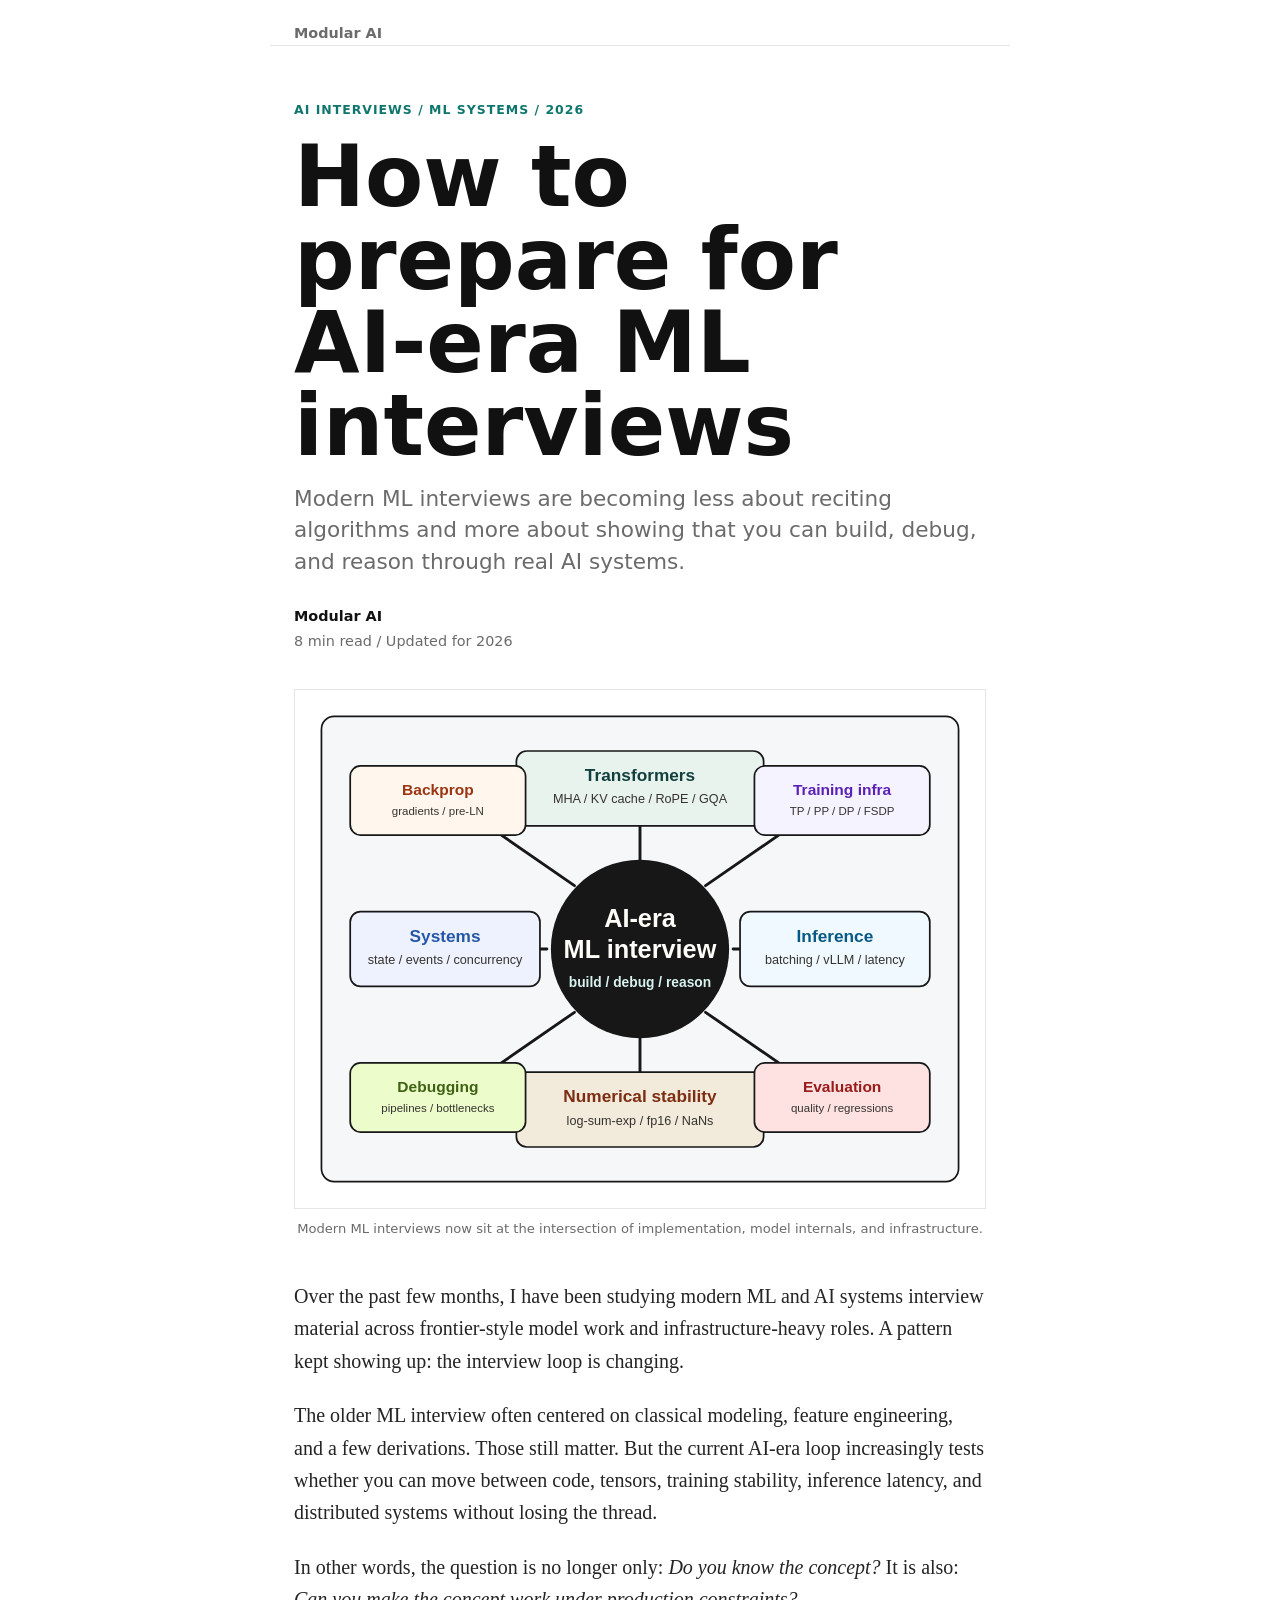
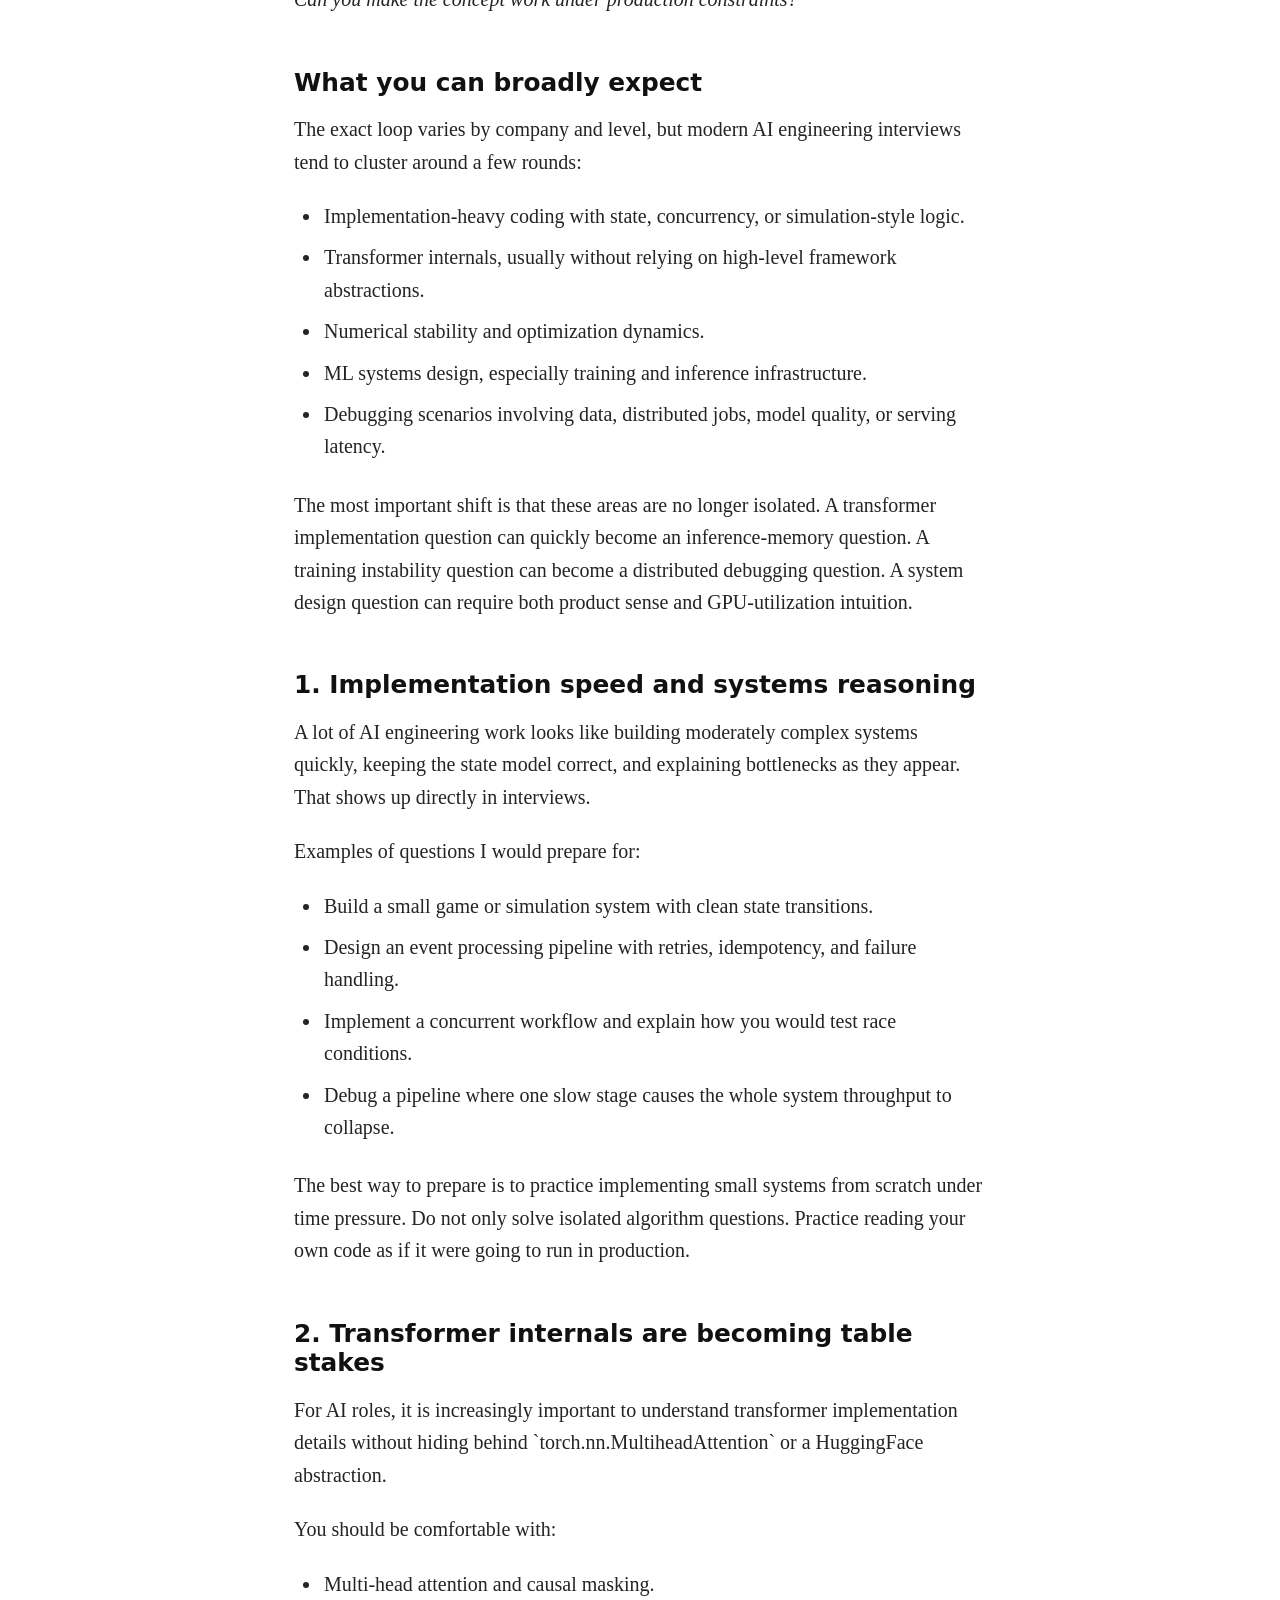
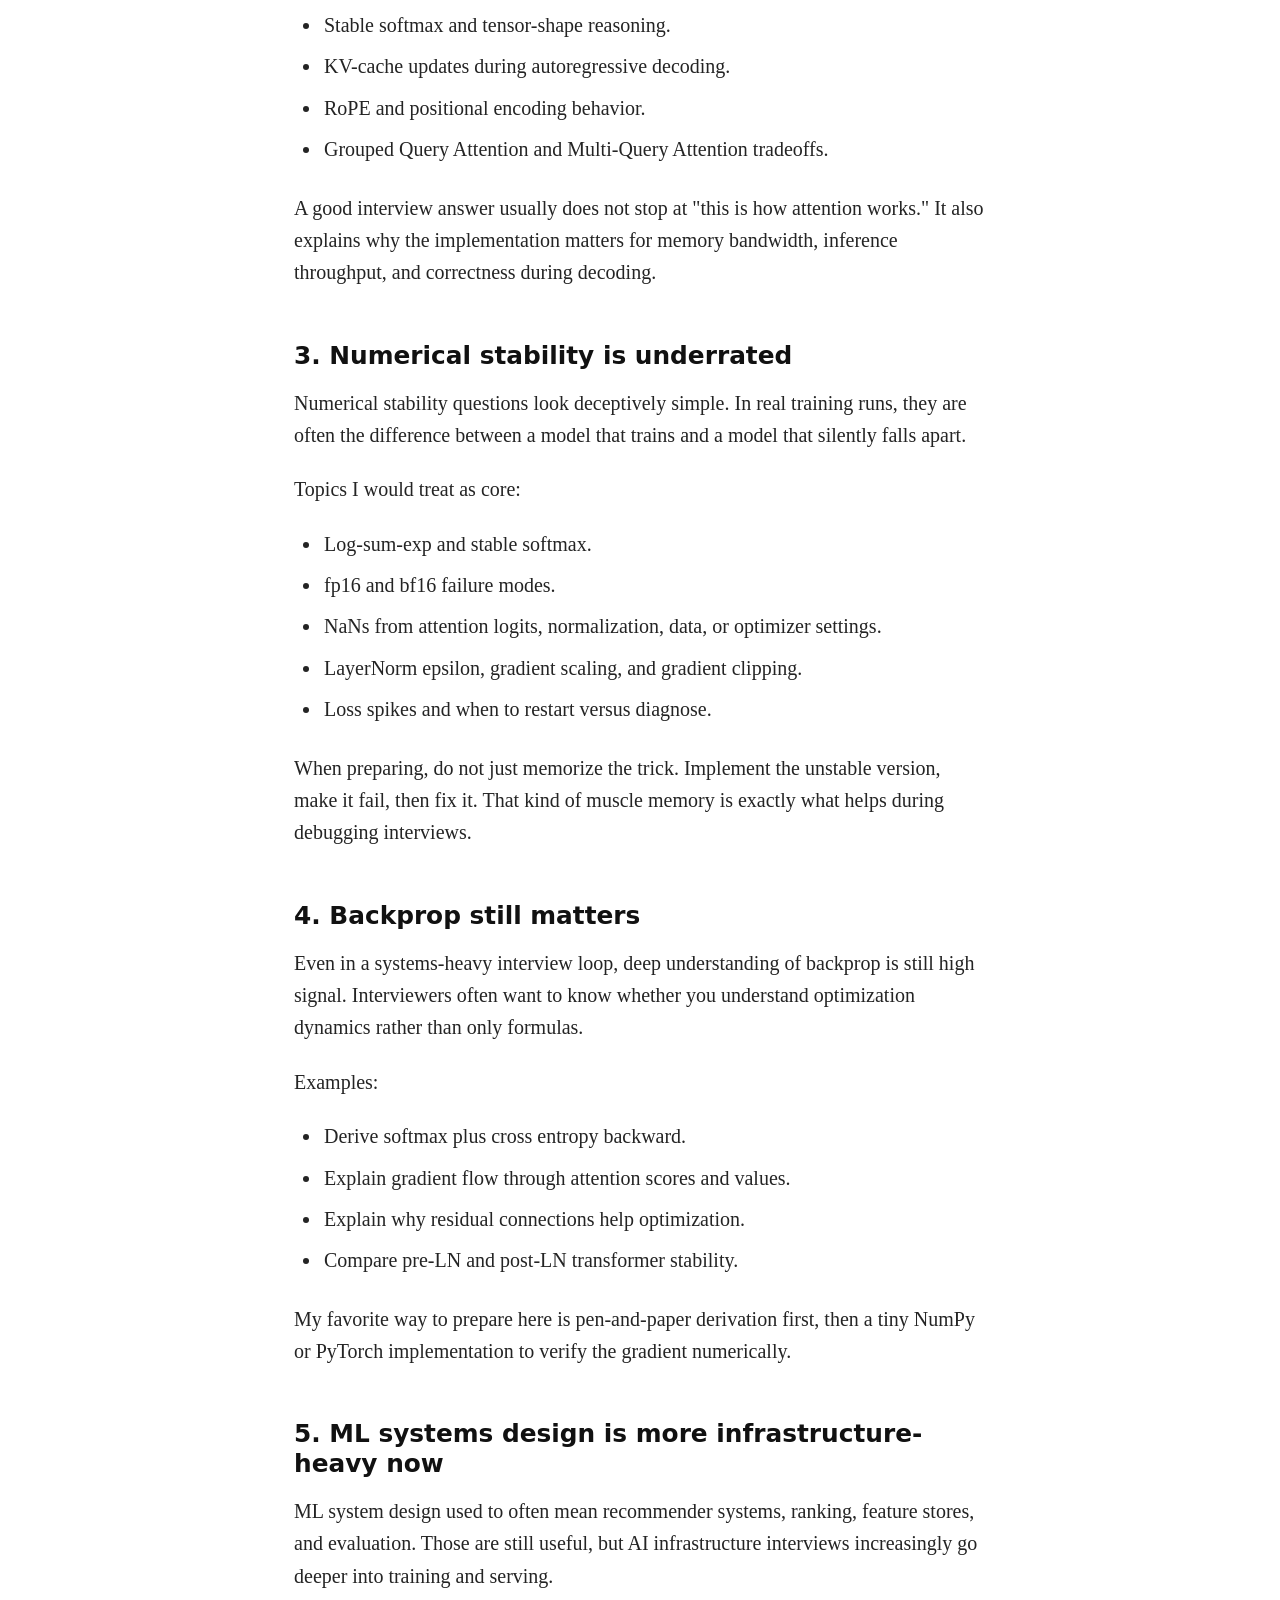
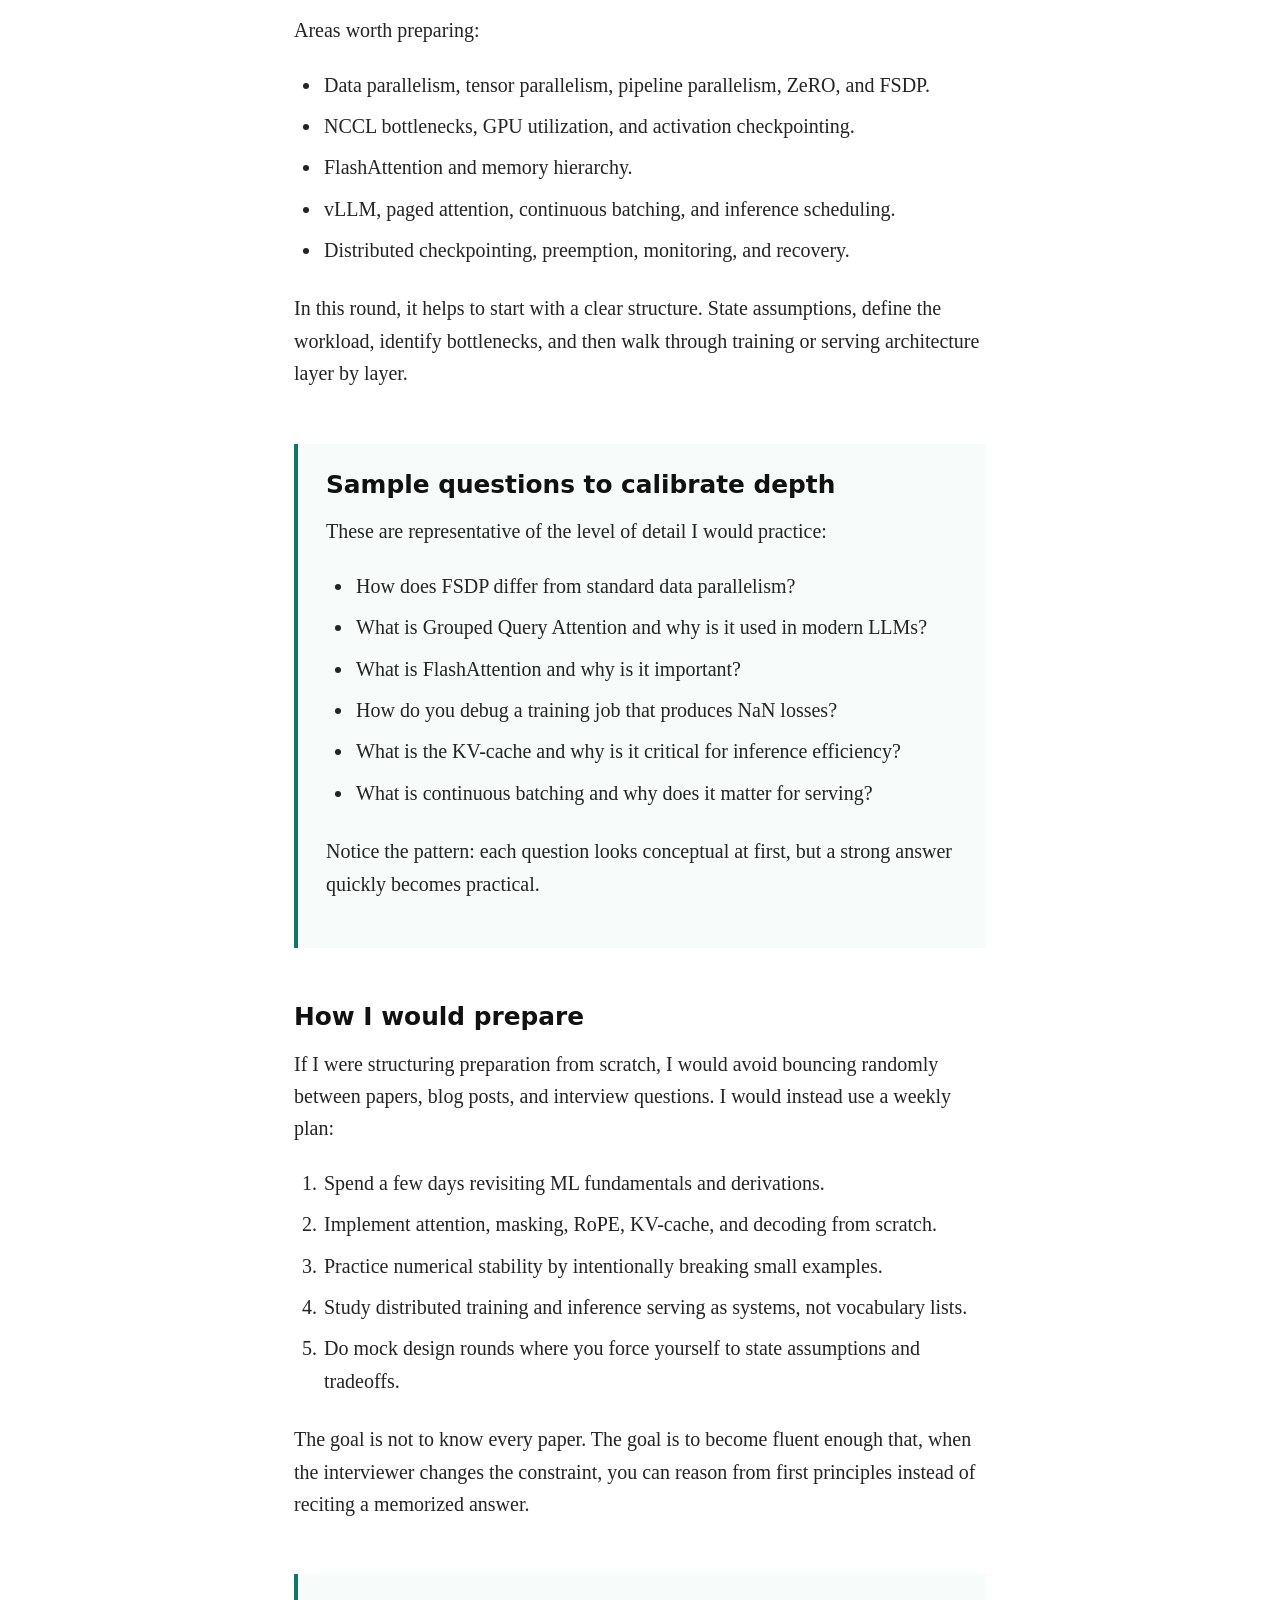
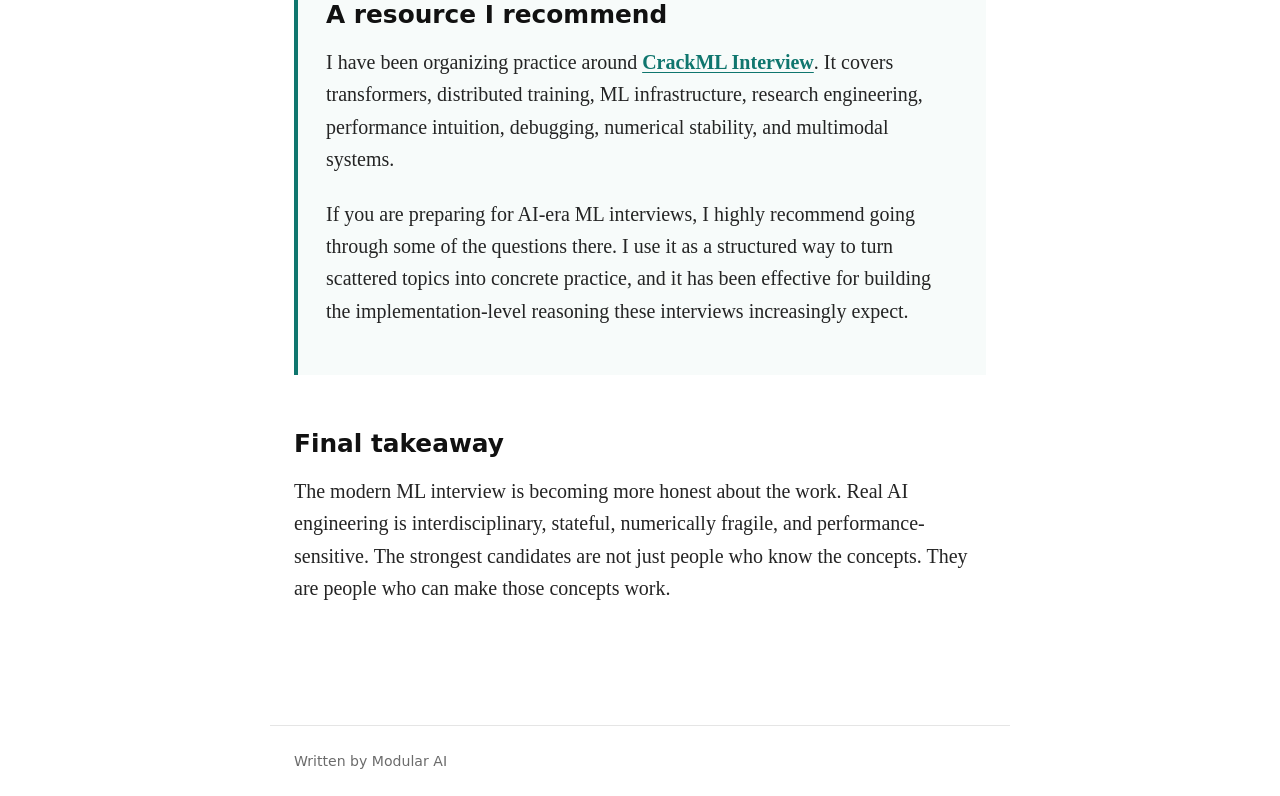
==== index.html @ 946fdb0b "Add personal-style Modular AI blog page" ====
<!doctype html>
<html lang="en">
  <head>
    <meta charset="utf-8">
    <meta name="viewport" content="width=device-width, initial-scale=1">
    <title>How to Prepare for AI-Era ML Interviews</title>
    <meta
      name="description"
      content="A Medium-style guide to modern ML and AI engineering interviews: systems reasoning, transformers, numerical stability, distributed training, inference, and preparation strategy."
    >
    <meta name="author" content="Modular AI">
    <link rel="stylesheet" href="styles.css">
  </head>
  <body>
    <header class="site-header">
      <a class="brand" href="index.html" aria-label="Modular AI blog home">Modular AI</a>
    </header>

    <main>
      <article class="post">
        <header class="post-header">
          <p class="kicker">AI interviews / ML systems / 2026</p>
          <h1>How to prepare for AI-era ML interviews</h1>
          <p class="subtitle">
            Modern ML interviews are becoming less about reciting algorithms and more about showing that you can build, debug, and reason through real AI systems.
          </p>
          <div class="meta-row">
            <div>
              <p class="author">Modular AI</p>
              <p class="meta">8 min read / Updated for 2026</p>
            </div>
          </div>
        </header>

        <figure class="hero-visual">
          <img src="assets/interview-map.svg" alt="Map of modern AI interview areas including transformers, systems, inference, and numerical stability.">
          <figcaption>Modern ML interviews now sit at the intersection of implementation, model internals, and infrastructure.</figcaption>
        </figure>

        <section class="article-section">
          <p>
            Over the past few months, I have been studying modern ML and AI systems interview material across frontier-style model work and infrastructure-heavy roles. A pattern kept showing up: the interview loop is changing.
          </p>
          <p>
            The older ML interview often centered on classical modeling, feature engineering, and a few derivations. Those still matter. But the current AI-era loop increasingly tests whether you can move between code, tensors, training stability, inference latency, and distributed systems without losing the thread.
          </p>
          <p>
            In other words, the question is no longer only: <em>Do you know the concept?</em> It is also: <em>Can you make the concept work under production constraints?</em>
          </p>
        </section>

        <section id="expect" class="article-section">
          <h2>What you can broadly expect</h2>
          <p>
            The exact loop varies by company and level, but modern AI engineering interviews tend to cluster around a few rounds:
          </p>
          <ul>
            <li>Implementation-heavy coding with state, concurrency, or simulation-style logic.</li>
            <li>Transformer internals, usually without relying on high-level framework abstractions.</li>
            <li>Numerical stability and optimization dynamics.</li>
            <li>ML systems design, especially training and inference infrastructure.</li>
            <li>Debugging scenarios involving data, distributed jobs, model quality, or serving latency.</li>
          </ul>
          <p>
            The most important shift is that these areas are no longer isolated. A transformer implementation question can quickly become an inference-memory question. A training instability question can become a distributed debugging question. A system design question can require both product sense and GPU-utilization intuition.
          </p>
        </section>

        <section id="rounds" class="article-section">
          <h2>1. Implementation speed and systems reasoning</h2>
          <p>
            A lot of AI engineering work looks like building moderately complex systems quickly, keeping the state model correct, and explaining bottlenecks as they appear. That shows up directly in interviews.
          </p>
          <p>Examples of questions I would prepare for:</p>
          <ul>
            <li>Build a small game or simulation system with clean state transitions.</li>
            <li>Design an event processing pipeline with retries, idempotency, and failure handling.</li>
            <li>Implement a concurrent workflow and explain how you would test race conditions.</li>
            <li>Debug a pipeline where one slow stage causes the whole system throughput to collapse.</li>
          </ul>
          <p>
            The best way to prepare is to practice implementing small systems from scratch under time pressure. Do not only solve isolated algorithm questions. Practice reading your own code as if it were going to run in production.
          </p>
        </section>

        <section class="article-section">
          <h2>2. Transformer internals are becoming table stakes</h2>
          <p>
            For AI roles, it is increasingly important to understand transformer implementation details without hiding behind `torch.nn.MultiheadAttention` or a HuggingFace abstraction.
          </p>
          <p>You should be comfortable with:</p>
          <ul>
            <li>Multi-head attention and causal masking.</li>
            <li>Stable softmax and tensor-shape reasoning.</li>
            <li>KV-cache updates during autoregressive decoding.</li>
            <li>RoPE and positional encoding behavior.</li>
            <li>Grouped Query Attention and Multi-Query Attention tradeoffs.</li>
          </ul>
          <p>
            A good interview answer usually does not stop at "this is how attention works." It also explains why the implementation matters for memory bandwidth, inference throughput, and correctness during decoding.
          </p>
        </section>

        <section class="article-section">
          <h2>3. Numerical stability is underrated</h2>
          <p>
            Numerical stability questions look deceptively simple. In real training runs, they are often the difference between a model that trains and a model that silently falls apart.
          </p>
          <p>Topics I would treat as core:</p>
          <ul>
            <li>Log-sum-exp and stable softmax.</li>
            <li>fp16 and bf16 failure modes.</li>
            <li>NaNs from attention logits, normalization, data, or optimizer settings.</li>
            <li>LayerNorm epsilon, gradient scaling, and gradient clipping.</li>
            <li>Loss spikes and when to restart versus diagnose.</li>
          </ul>
          <p>
            When preparing, do not just memorize the trick. Implement the unstable version, make it fail, then fix it. That kind of muscle memory is exactly what helps during debugging interviews.
          </p>
        </section>

        <section class="article-section">
          <h2>4. Backprop still matters</h2>
          <p>
            Even in a systems-heavy interview loop, deep understanding of backprop is still high signal. Interviewers often want to know whether you understand optimization dynamics rather than only formulas.
          </p>
          <p>Examples:</p>
          <ul>
            <li>Derive softmax plus cross entropy backward.</li>
            <li>Explain gradient flow through attention scores and values.</li>
            <li>Explain why residual connections help optimization.</li>
            <li>Compare pre-LN and post-LN transformer stability.</li>
          </ul>
          <p>
            My favorite way to prepare here is pen-and-paper derivation first, then a tiny NumPy or PyTorch implementation to verify the gradient numerically.
          </p>
        </section>

        <section class="article-section">
          <h2>5. ML systems design is more infrastructure-heavy now</h2>
          <p>
            ML system design used to often mean recommender systems, ranking, feature stores, and evaluation. Those are still useful, but AI infrastructure interviews increasingly go deeper into training and serving.
          </p>
          <p>Areas worth preparing:</p>
          <ul>
            <li>Data parallelism, tensor parallelism, pipeline parallelism, ZeRO, and FSDP.</li>
            <li>NCCL bottlenecks, GPU utilization, and activation checkpointing.</li>
            <li>FlashAttention and memory hierarchy.</li>
            <li>vLLM, paged attention, continuous batching, and inference scheduling.</li>
            <li>Distributed checkpointing, preemption, monitoring, and recovery.</li>
          </ul>
          <p>
            In this round, it helps to start with a clear structure. State assumptions, define the workload, identify bottlenecks, and then walk through training or serving architecture layer by layer.
          </p>
        </section>

        <section class="article-section callout">
          <h2>Sample questions to calibrate depth</h2>
          <p>These are representative of the level of detail I would practice:</p>
          <ul>
            <li>How does FSDP differ from standard data parallelism?</li>
            <li>What is Grouped Query Attention and why is it used in modern LLMs?</li>
            <li>What is FlashAttention and why is it important?</li>
            <li>How do you debug a training job that produces NaN losses?</li>
            <li>What is the KV-cache and why is it critical for inference efficiency?</li>
            <li>What is continuous batching and why does it matter for serving?</li>
          </ul>
          <p>
            Notice the pattern: each question looks conceptual at first, but a strong answer quickly becomes practical.
          </p>
        </section>

        <section id="prep" class="article-section">
          <h2>How I would prepare</h2>
          <p>
            If I were structuring preparation from scratch, I would avoid bouncing randomly between papers, blog posts, and interview questions. I would instead use a weekly plan:
          </p>
          <ol>
            <li>Spend a few days revisiting ML fundamentals and derivations.</li>
            <li>Implement attention, masking, RoPE, KV-cache, and decoding from scratch.</li>
            <li>Practice numerical stability by intentionally breaking small examples.</li>
            <li>Study distributed training and inference serving as systems, not vocabulary lists.</li>
            <li>Do mock design rounds where you force yourself to state assumptions and tradeoffs.</li>
          </ol>
          <p>
            The goal is not to know every paper. The goal is to become fluent enough that, when the interviewer changes the constraint, you can reason from first principles instead of reciting a memorized answer.
          </p>
        </section>

        <section class="article-section recommendation" aria-label="Preparation recommendation">
          <h2>A resource I recommend</h2>
          <p>
            I have been organizing practice around <a href="https://crackmlinterview.com/">CrackML Interview</a>. It covers transformers, distributed training, ML infrastructure, research engineering, performance intuition, debugging, numerical stability, and multimodal systems.
          </p>
          <p>
            If you are preparing for AI-era ML interviews, I highly recommend going through some of the questions there. I use it as a structured way to turn scattered topics into concrete practice, and it has been effective for building the implementation-level reasoning these interviews increasingly expect.
          </p>
        </section>

        <section class="article-section">
          <h2>Final takeaway</h2>
          <p>
            The modern ML interview is becoming more honest about the work. Real AI engineering is interdisciplinary, stateful, numerically fragile, and performance-sensitive. The strongest candidates are not just people who know the concepts. They are people who can make those concepts work.
          </p>
        </section>
      </article>
    </main>

    <footer class="footer">
      <p>Written by Modular AI</p>
    </footer>
  </body>
</html>
---- styles.css ----
:root {
  --bg: #ffffff;
  --ink: #242424;
  --muted: #6b6b6b;
  --line: #e5e5e5;
  --soft: #f7f7f7;
  --accent: #0f766e;
}

* {
  box-sizing: border-box;
}

html {
  scroll-behavior: smooth;
}

body {
  margin: 0;
  background: var(--bg);
  color: var(--ink);
  font-family: charter, Georgia, Cambria, "Times New Roman", Times, serif;
  font-size: 20px;
  line-height: 1.62;
}

a {
  color: inherit;
  text-decoration-thickness: 1px;
  text-underline-offset: 3px;
}

.site-header {
  max-width: 740px;
  margin: 0 auto;
  padding: 22px 24px 0;
  border-bottom: 1px solid var(--line);
  font-family: Inter, ui-sans-serif, system-ui, -apple-system, BlinkMacSystemFont, "Segoe UI", sans-serif;
}

.brand,
.meta-row,
.footer {
  display: flex;
  align-items: center;
}

.brand {
  color: var(--muted);
  font-size: 0.9rem;
  font-weight: 600;
  text-decoration: none;
}

.brand:hover {
  color: var(--ink);
}

.post {
  max-width: 740px;
  margin: 0 auto;
  padding: 54px 24px 76px;
}

.post-header {
  margin-bottom: 36px;
}

.kicker {
  margin: 0 0 14px;
  color: var(--accent);
  font-family: Inter, ui-sans-serif, system-ui, -apple-system, BlinkMacSystemFont, "Segoe UI", sans-serif;
  font-size: 0.78rem;
  font-weight: 800;
  letter-spacing: 0.08em;
  text-transform: uppercase;
}

h1,
h2,
h3,
p {
  margin-top: 0;
}

h1 {
  margin-bottom: 16px;
  color: #111111;
  font-family: sohne, Inter, ui-sans-serif, system-ui, -apple-system, BlinkMacSystemFont, "Segoe UI", sans-serif;
  font-size: clamp(2.65rem, 8vw, 5.3rem);
  line-height: 0.98;
  letter-spacing: 0;
}

.subtitle {
  margin-bottom: 28px;
  color: var(--muted);
  font-family: Inter, ui-sans-serif, system-ui, -apple-system, BlinkMacSystemFont, "Segoe UI", sans-serif;
  font-size: clamp(1.1rem, 2vw, 1.35rem);
  line-height: 1.45;
}

.meta-row {
  color: var(--muted);
  font-family: Inter, ui-sans-serif, system-ui, -apple-system, BlinkMacSystemFont, "Segoe UI", sans-serif;
  font-size: 0.9rem;
}

.author {
  margin-bottom: 2px;
  color: #111111;
  font-weight: 600;
}

.meta {
  margin: 0;
}

.hero-visual {
  margin: 0 0 42px;
}

.hero-visual img {
  display: block;
  width: 100%;
  height: auto;
  border: 1px solid var(--line);
  background: var(--soft);
}

.hero-visual figcaption {
  margin-top: 10px;
  color: var(--muted);
  font-family: Inter, ui-sans-serif, system-ui, -apple-system, BlinkMacSystemFont, "Segoe UI", sans-serif;
  font-size: 0.82rem;
  line-height: 1.45;
  text-align: center;
}

.article-section {
  margin: 0 0 44px;
}

.article-section h2 {
  margin: 52px 0 16px;
  color: #111111;
  font-family: sohne, Inter, ui-sans-serif, system-ui, -apple-system, BlinkMacSystemFont, "Segoe UI", sans-serif;
  font-size: 1.55rem;
  line-height: 1.2;
  letter-spacing: 0;
}

.article-section p {
  margin-bottom: 22px;
}

ul,
ol {
  margin: 0 0 26px;
  padding-left: 28px;
}

li {
  margin: 9px 0;
  padding-left: 2px;
}

code {
  border-radius: 4px;
  background: #f2f2f2;
  padding: 0.05em 0.25em;
  font-family: "SFMono-Regular", Consolas, "Liberation Mono", monospace;
  font-size: 0.86em;
}

.callout,
.recommendation {
  margin: 54px 0;
  padding: 26px 28px;
  border-left: 4px solid var(--accent);
  background: #f7fbfa;
}

.callout h2,
.recommendation h2 {
  margin-top: 0;
}

.recommendation a {
  color: var(--accent);
  font-weight: 800;
}

.footer {
  max-width: 740px;
  margin: 0 auto;
  padding: 24px;
  border-top: 1px solid var(--line);
  color: var(--muted);
  font-family: Inter, ui-sans-serif, system-ui, -apple-system, BlinkMacSystemFont, "Segoe UI", sans-serif;
  font-size: 0.88rem;
}

.footer p {
  margin: 0;
}

@media (max-width: 720px) {
  body {
    font-size: 18px;
  }

  .post {
    padding-top: 38px;
  }

  h1 {
    font-size: clamp(2.45rem, 13vw, 3.9rem);
  }

  .callout,
  .recommendation {
    padding: 22px;
  }

}
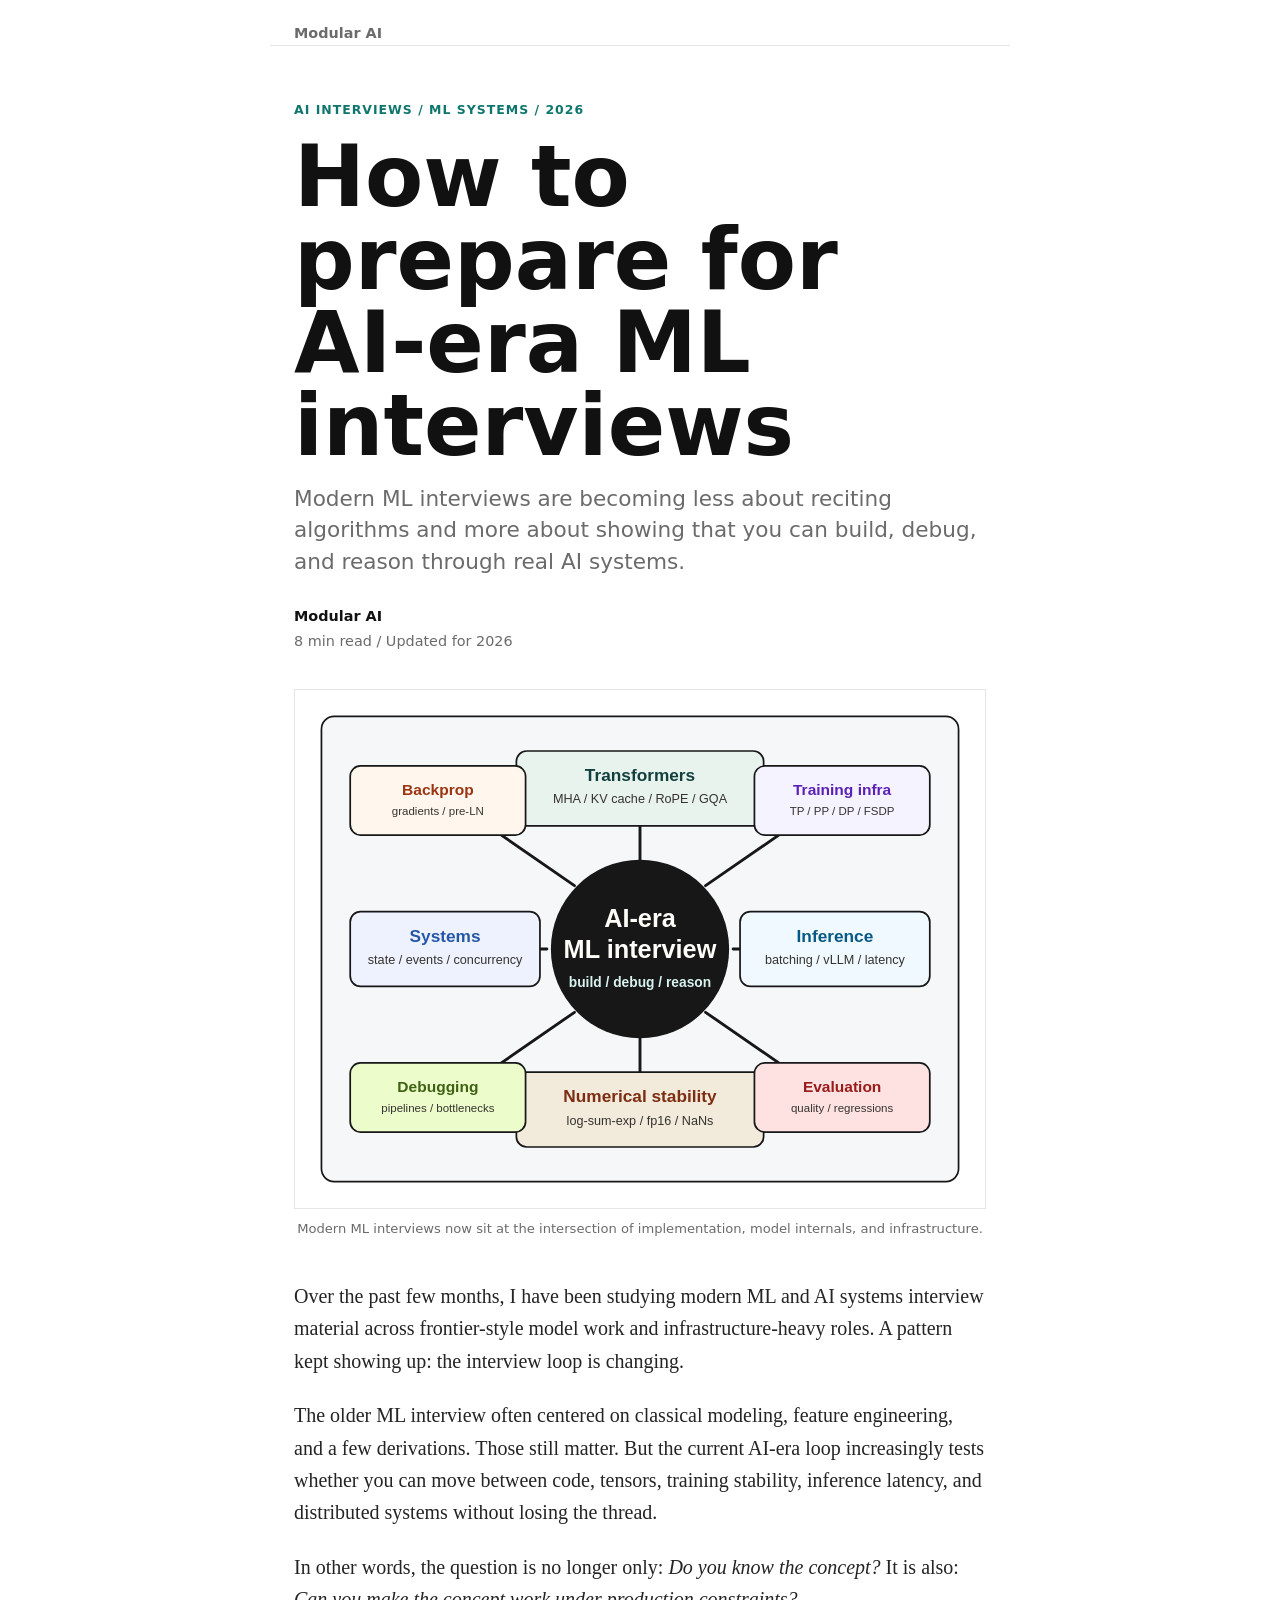
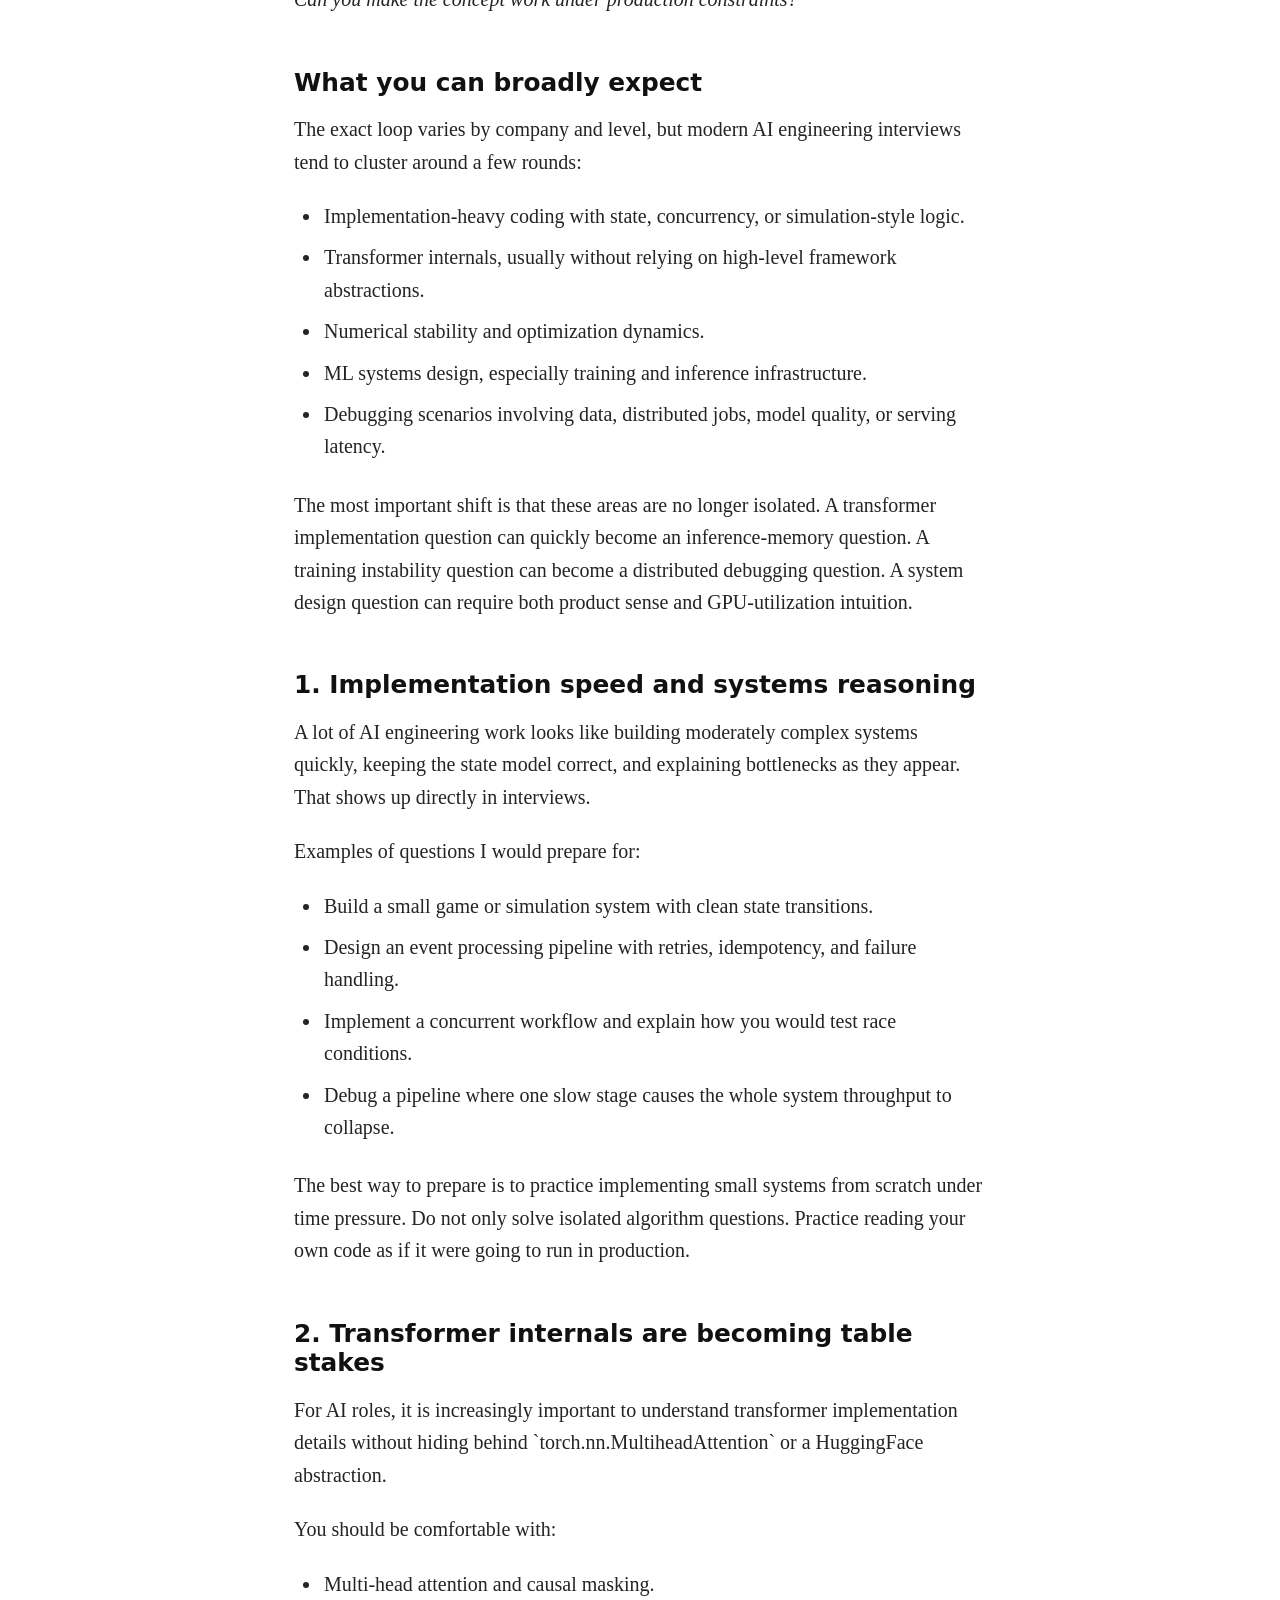
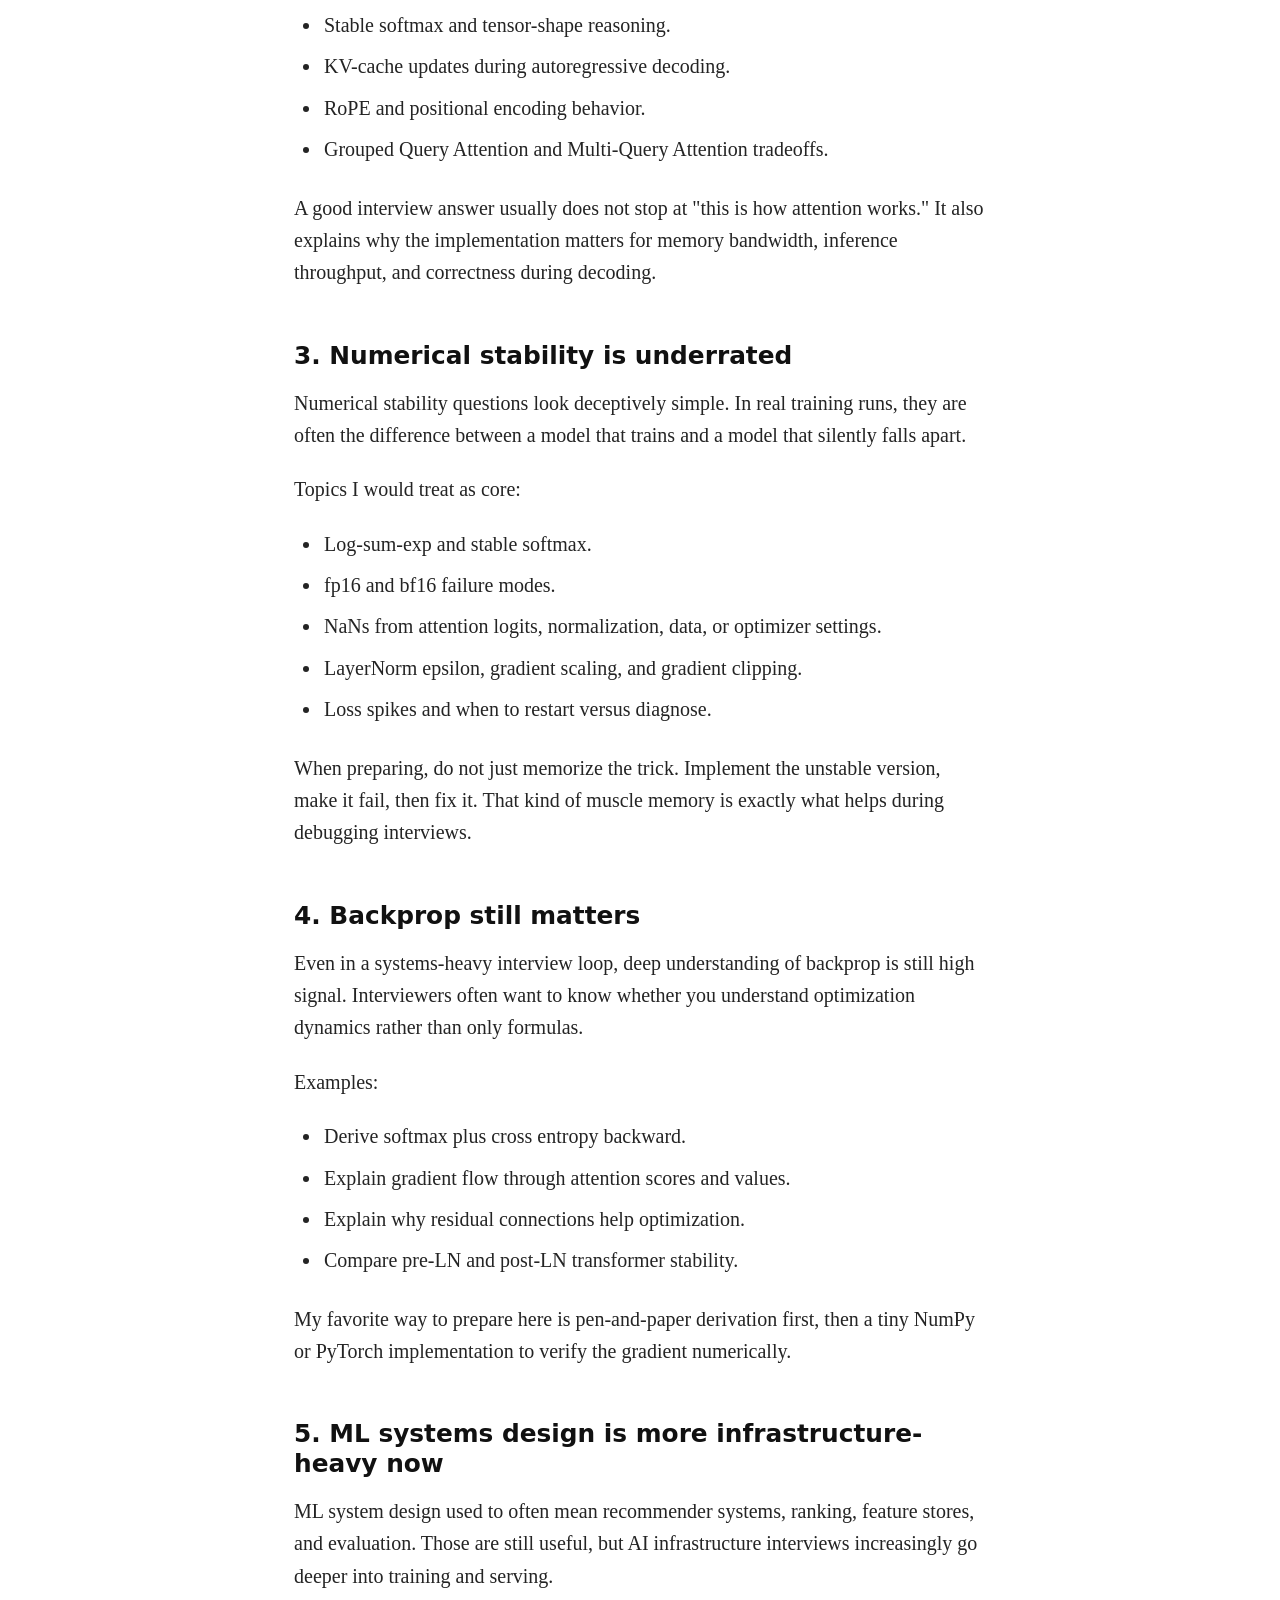
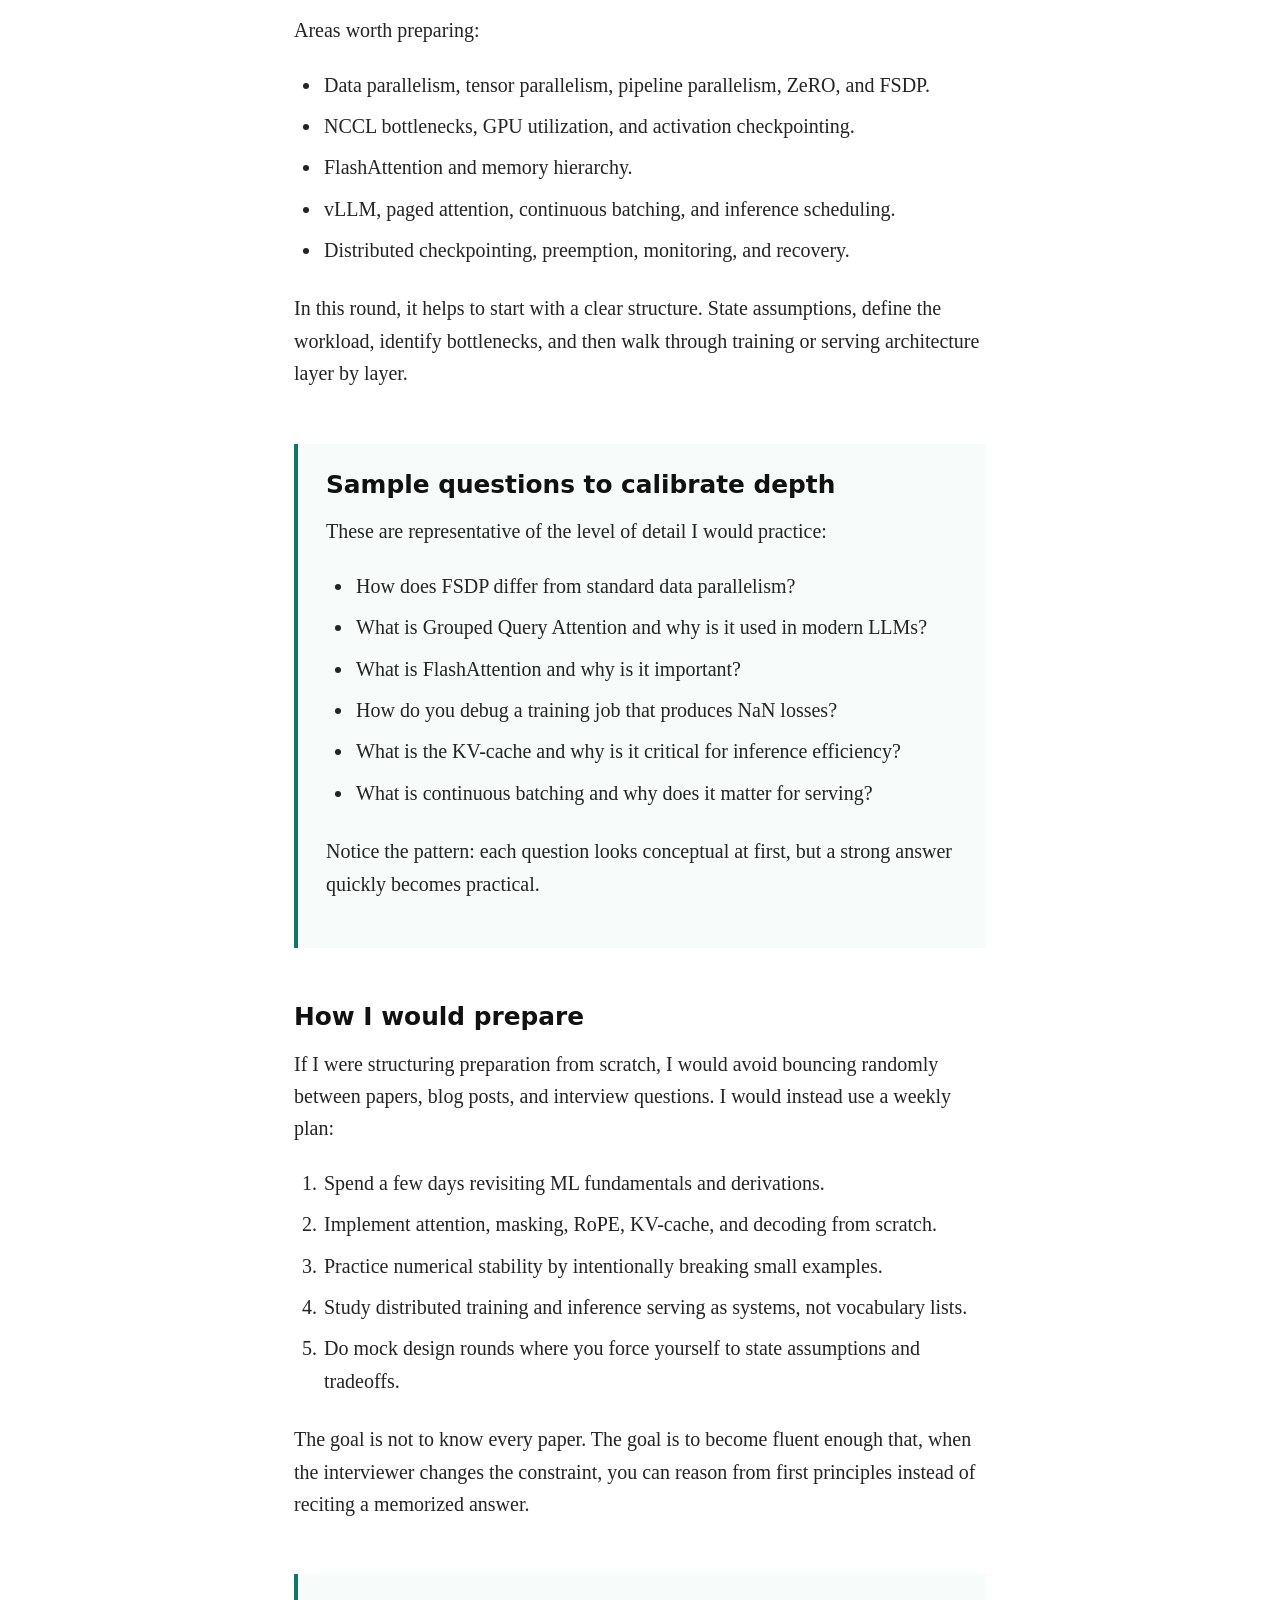
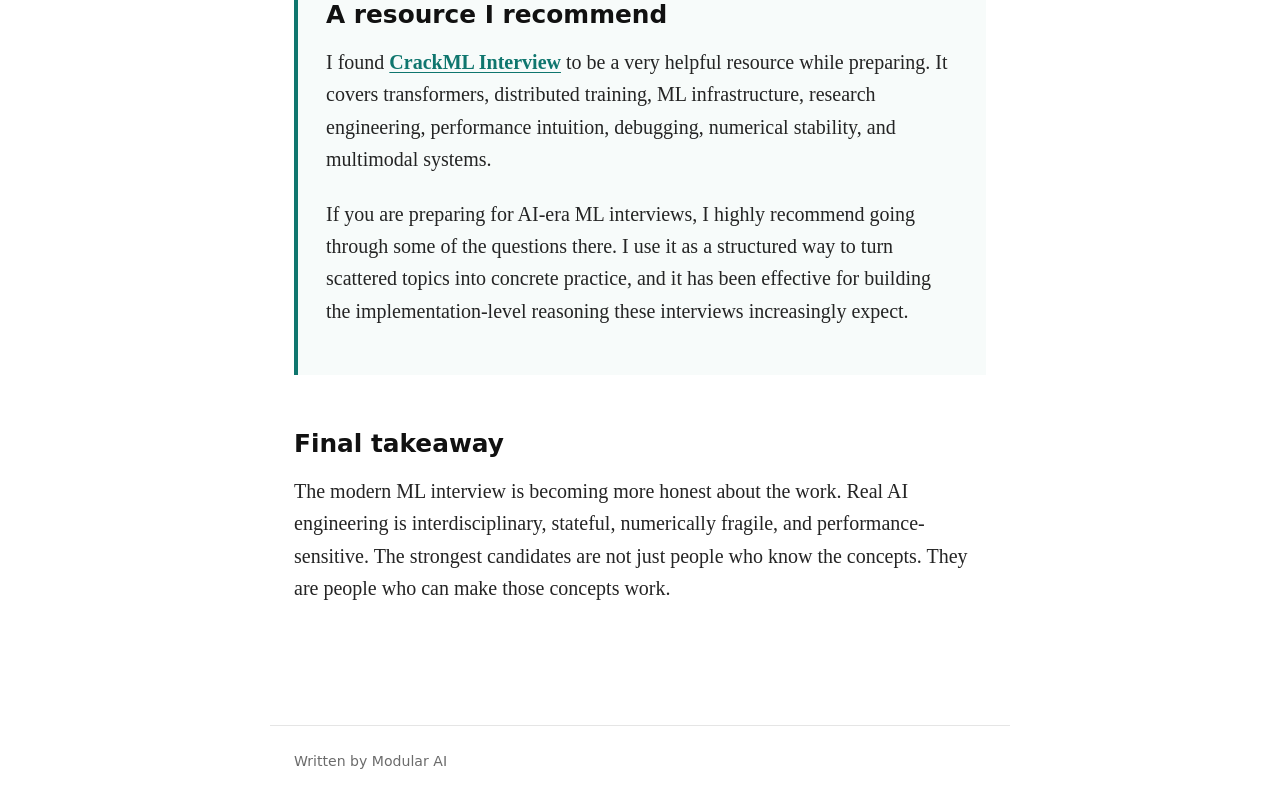
==== commit 57ecd26b: "Update CrackML recommendation wording" ====
--- a/index.html
+++ b/index.html
@@ -190,7 +190,7 @@
         <section class="article-section recommendation" aria-label="Preparation recommendation">
           <h2>A resource I recommend</h2>
           <p>
-            I have been organizing practice around <a href="https://crackmlinterview.com/">CrackML Interview</a>. It covers transformers, distributed training, ML infrastructure, research engineering, performance intuition, debugging, numerical stability, and multimodal systems.
+            I found <a href="https://crackmlinterview.com/">CrackML Interview</a> to be a very helpful resource while preparing. It covers transformers, distributed training, ML infrastructure, research engineering, performance intuition, debugging, numerical stability, and multimodal systems.
           </p>
           <p>
             If you are preparing for AI-era ML interviews, I highly recommend going through some of the questions there. I use it as a structured way to turn scattered topics into concrete practice, and it has been effective for building the implementation-level reasoning these interviews increasingly expect.
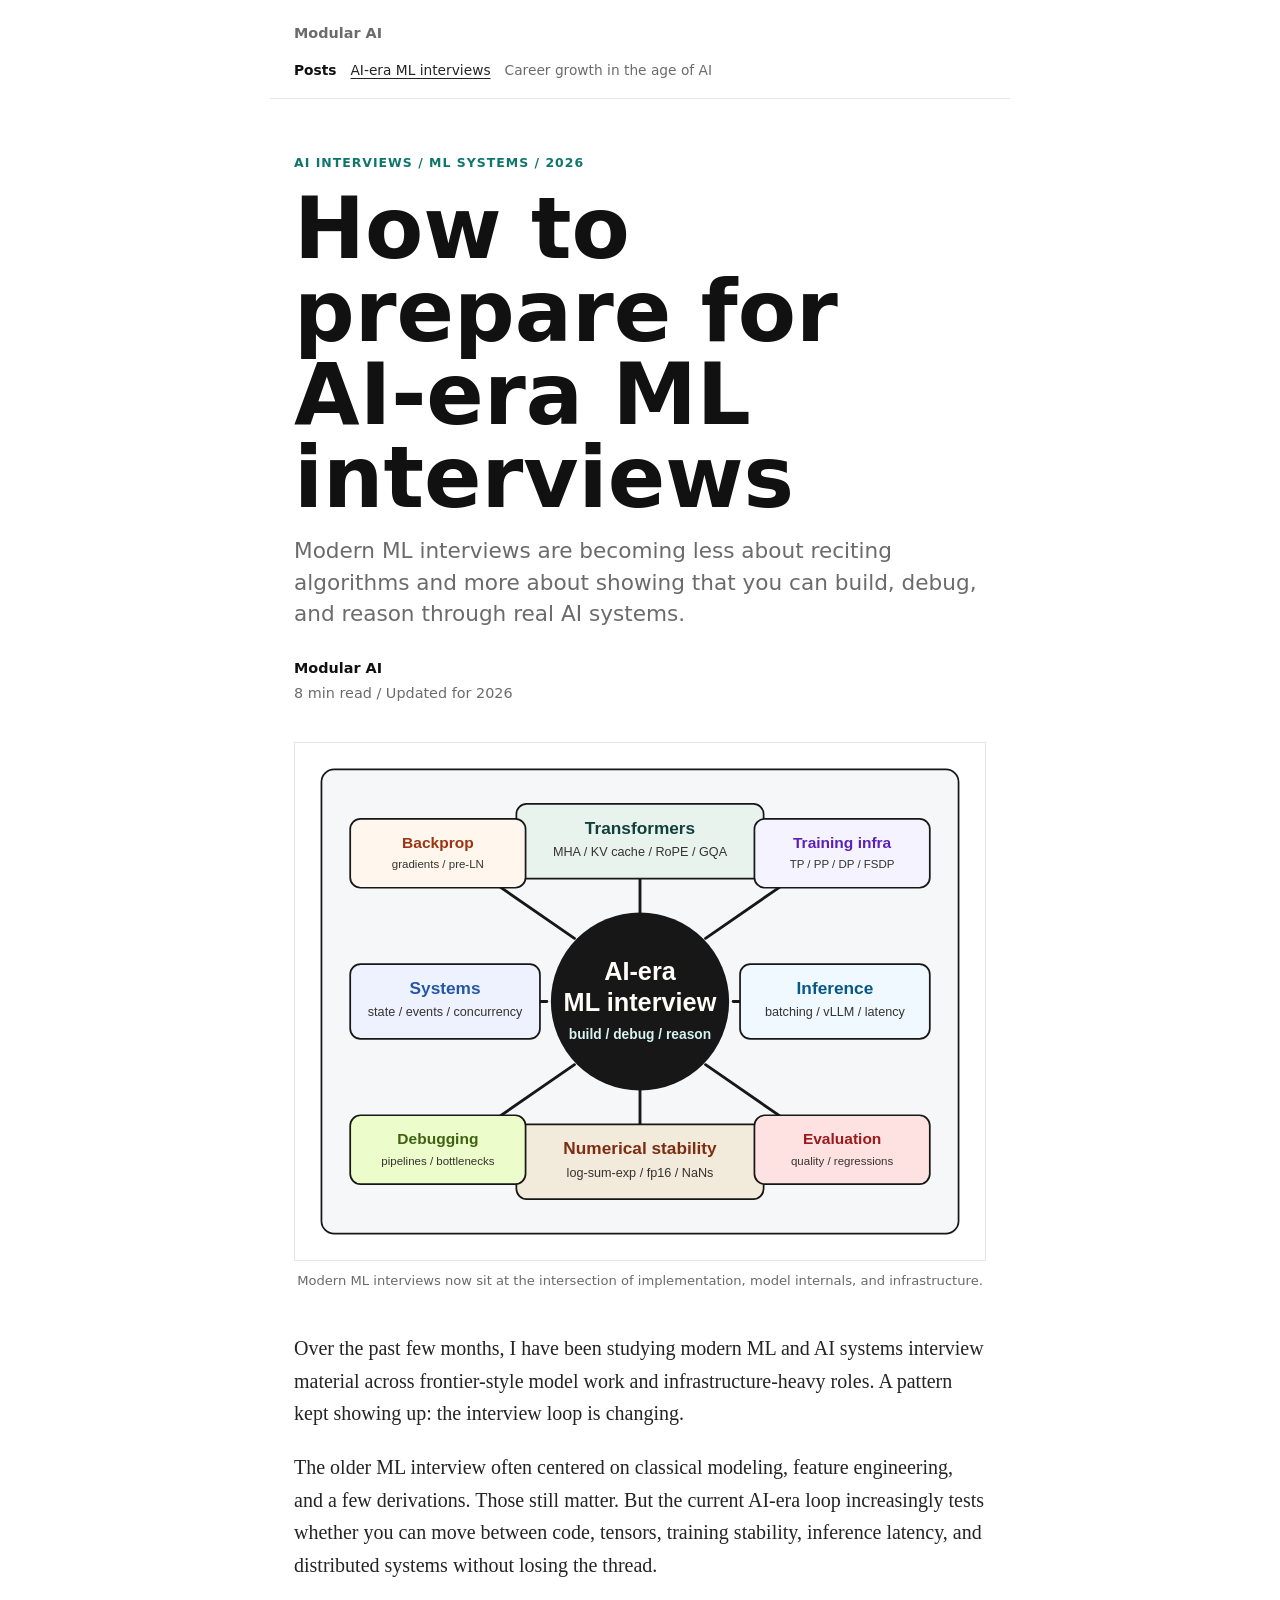
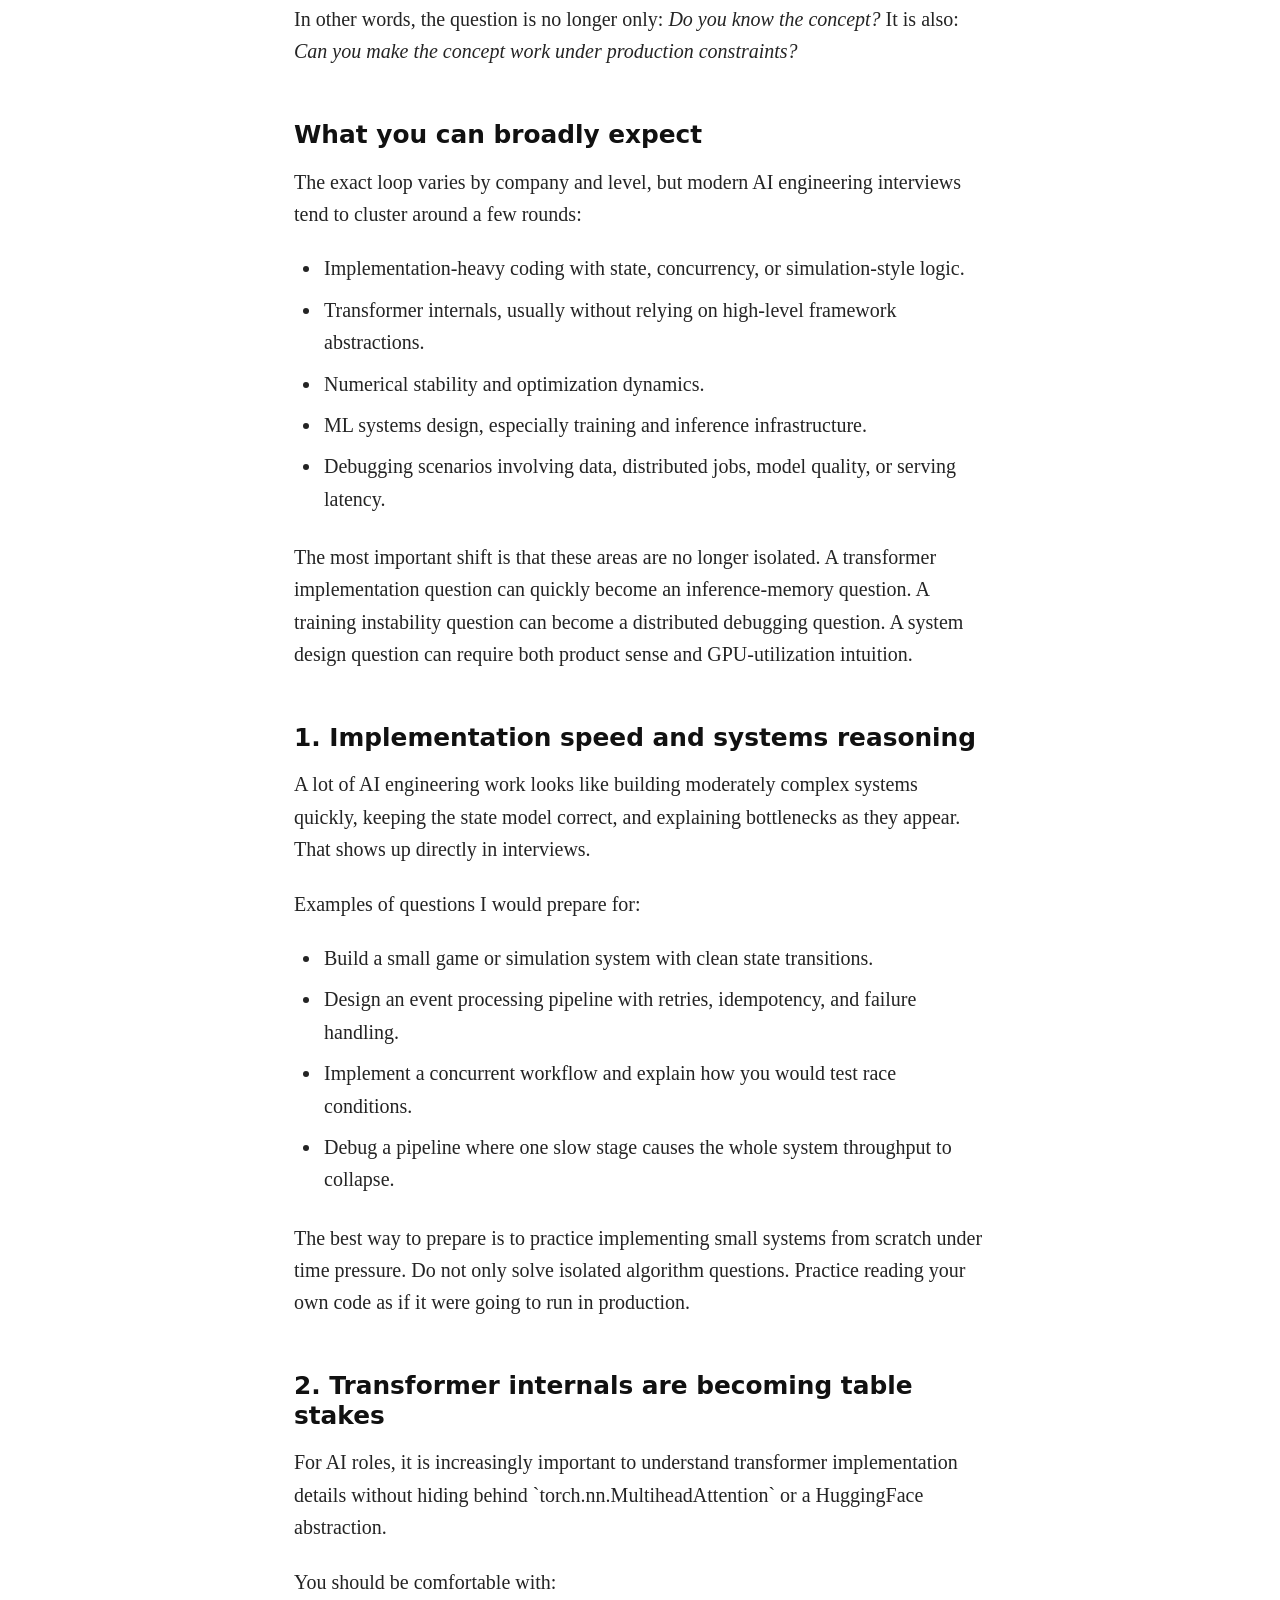
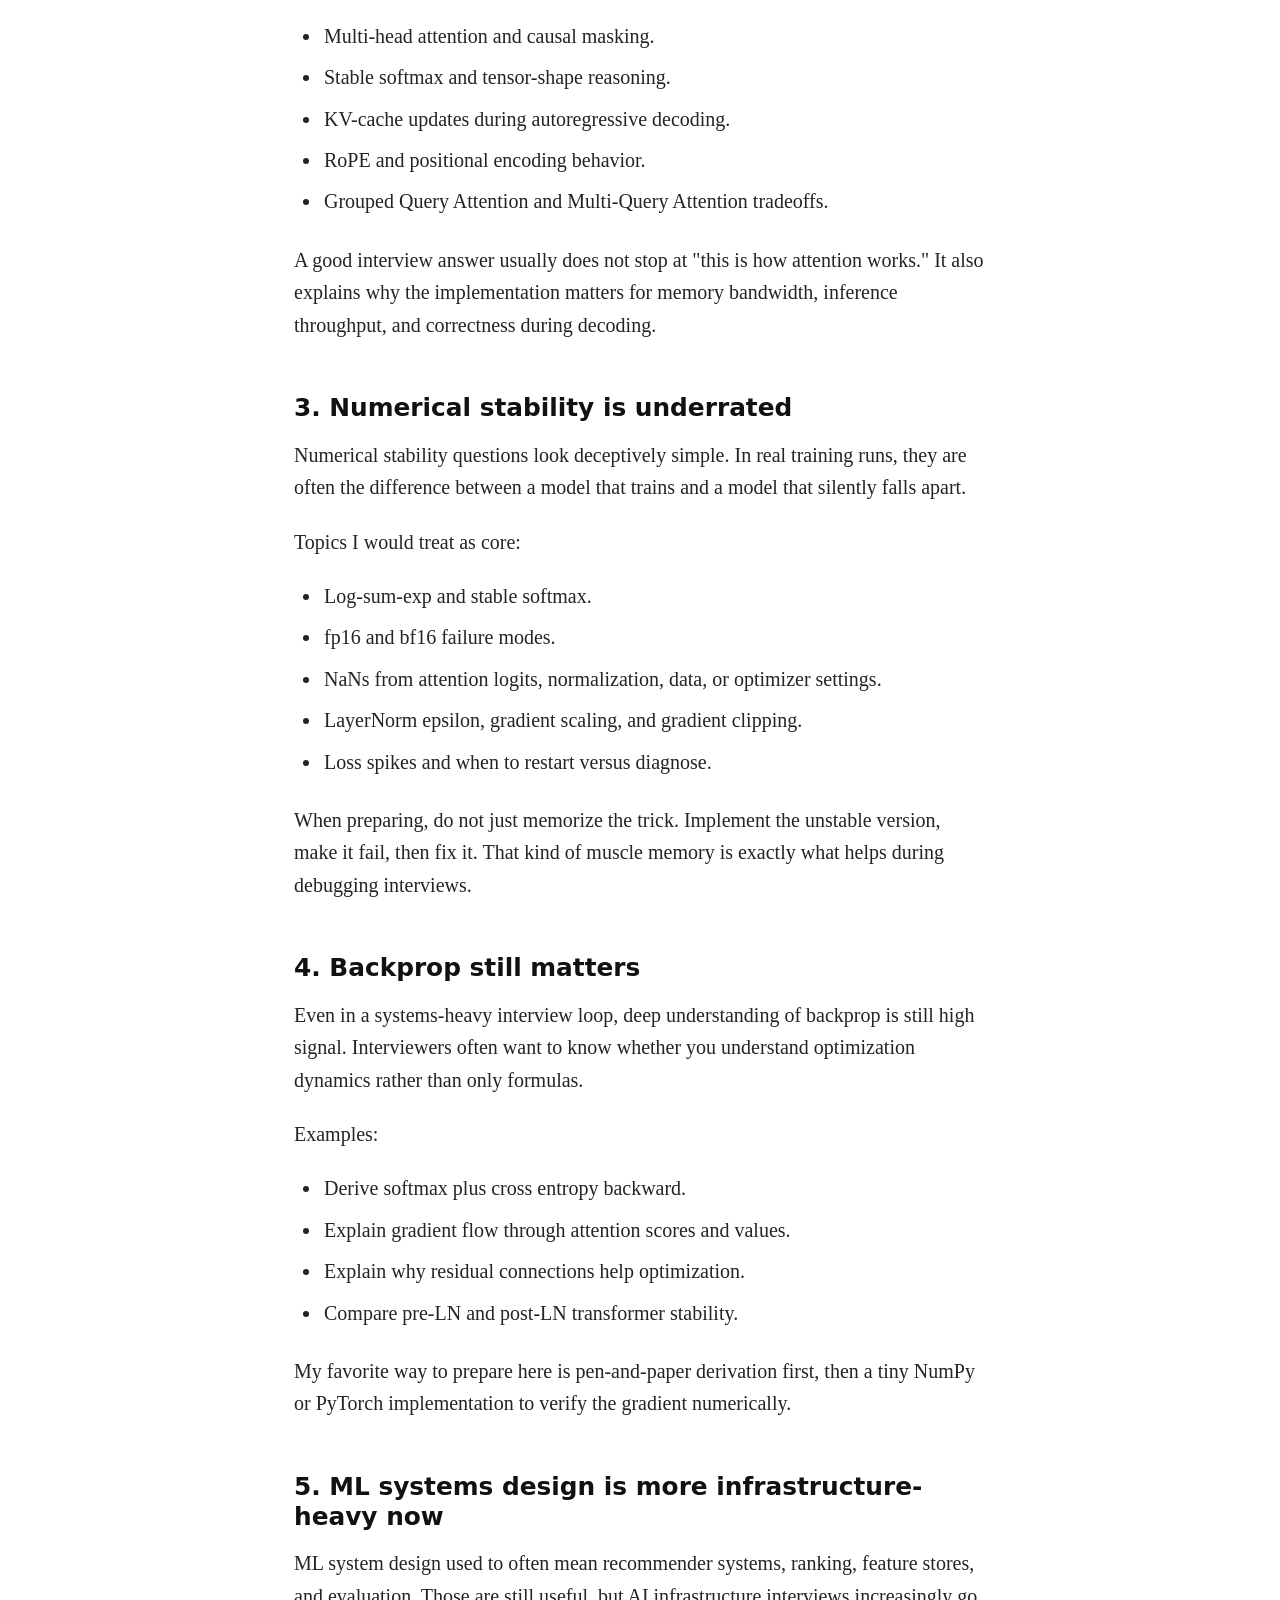
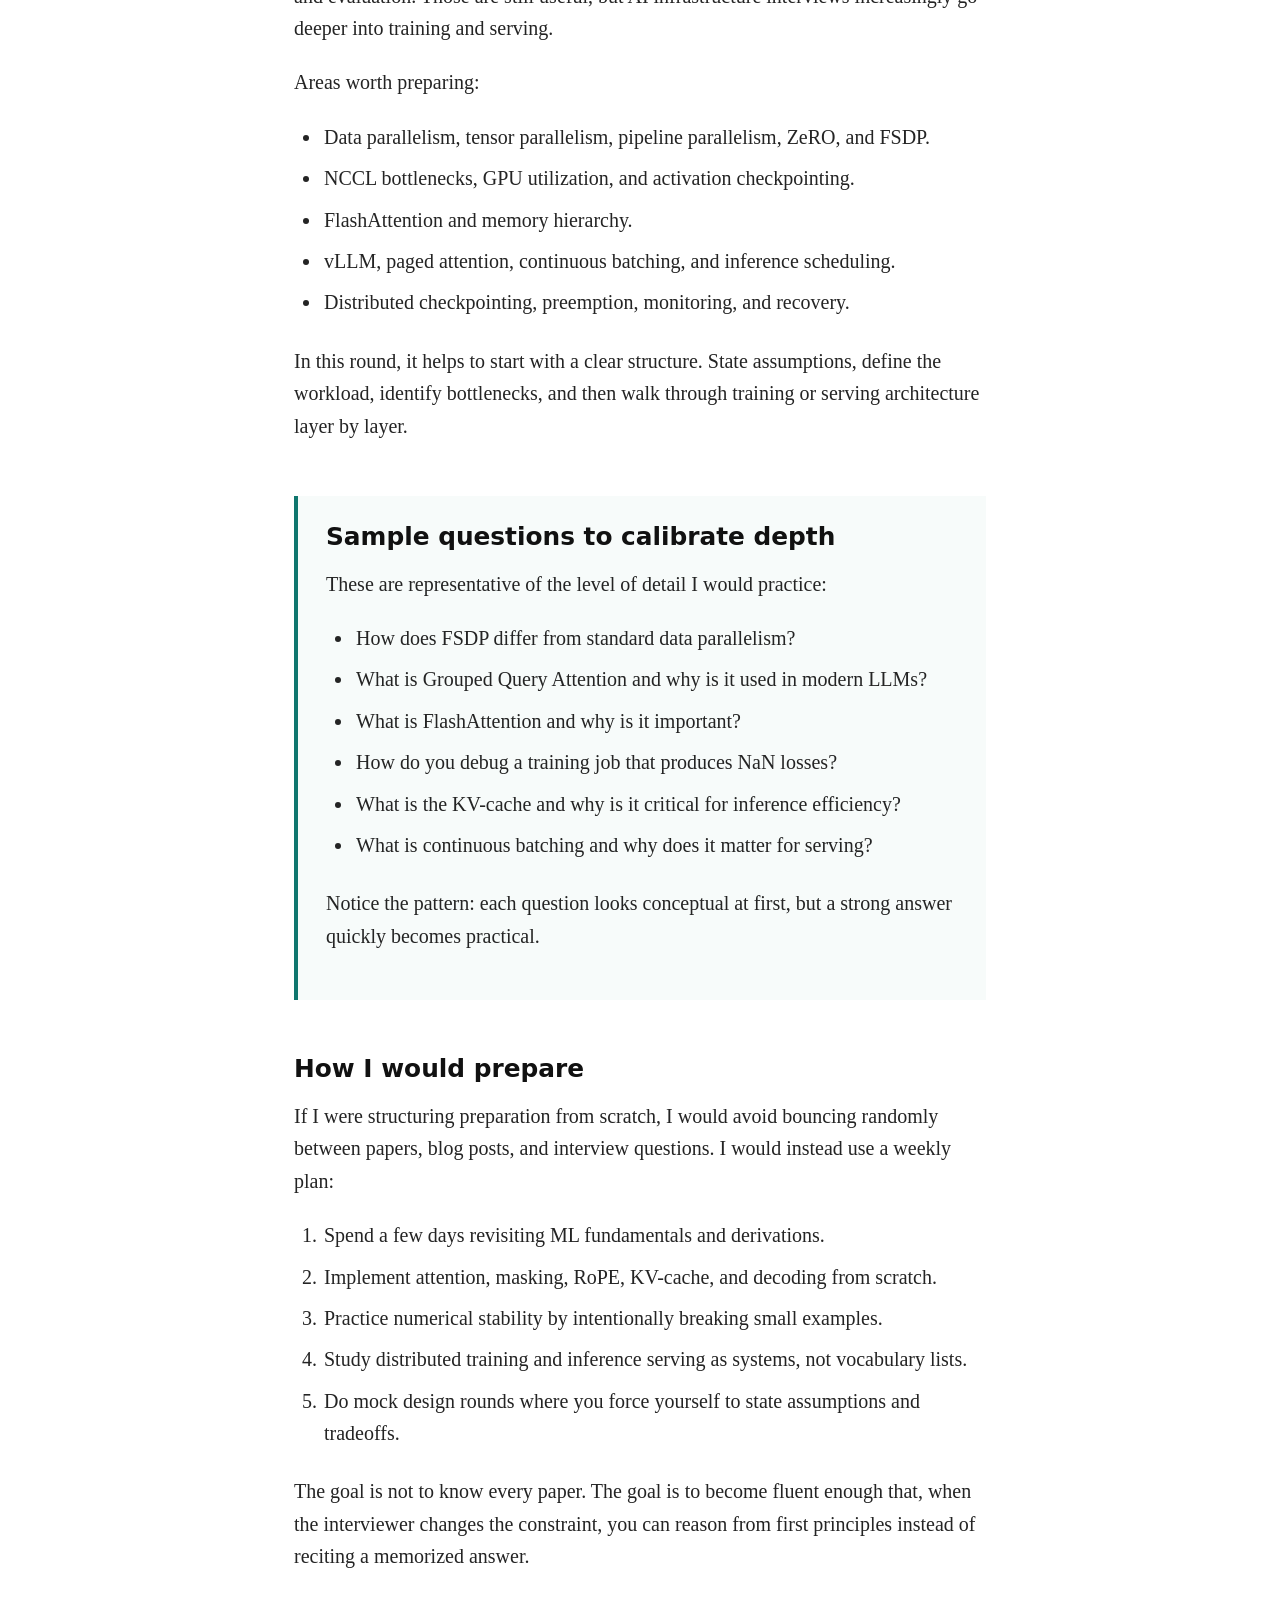
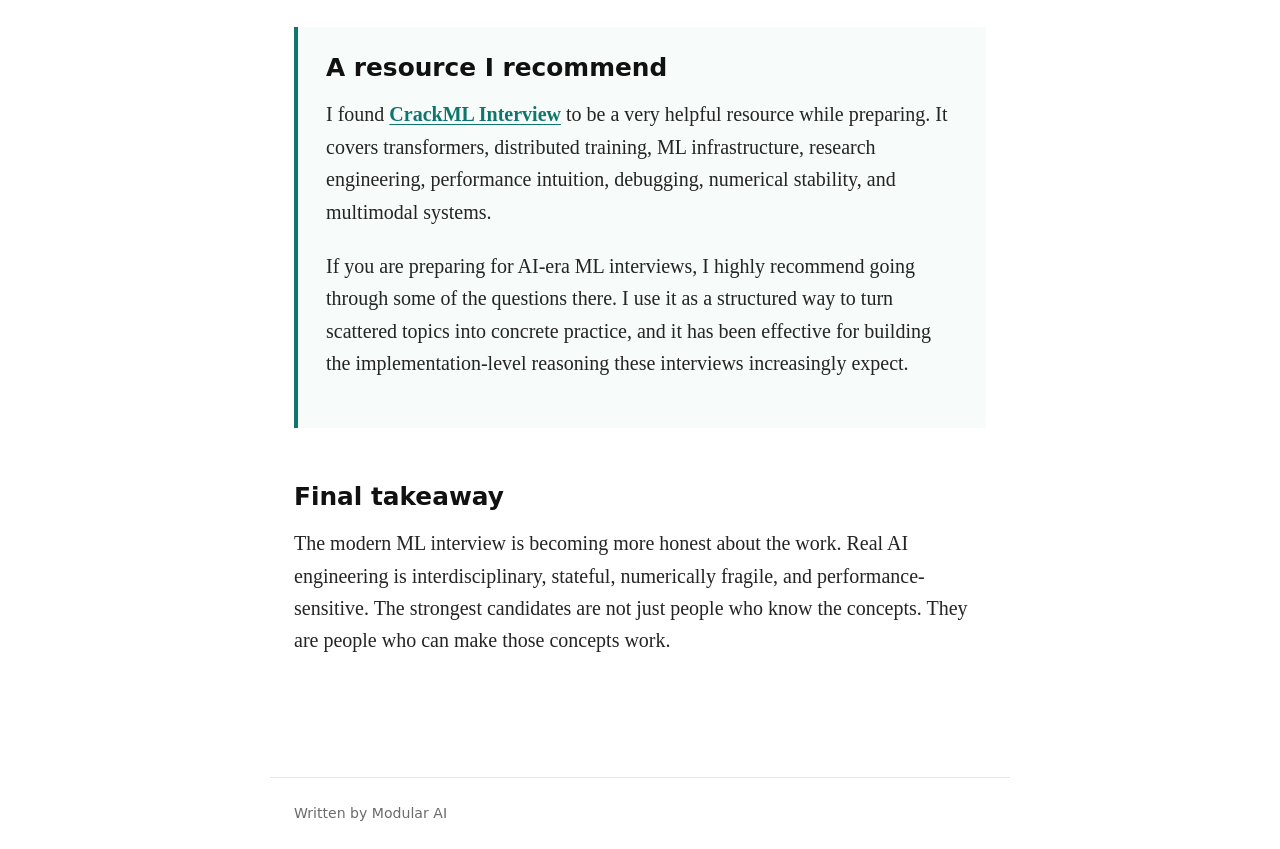
==== commit b88bb9d8: "Add AI career growth blog post" ====
--- a/index.html
+++ b/index.html
@@ -14,6 +14,11 @@
   <body>
     <header class="site-header">
       <a class="brand" href="index.html" aria-label="Modular AI blog home">Modular AI</a>
+      <nav class="post-menu" aria-label="Posts">
+        <span>Posts</span>
+        <a href="index.html" aria-current="page">AI-era ML interviews</a>
+        <a href="career-growth-ai.html">Career growth in the age of AI</a>
+      </nav>
     </header>
 
     <main>
--- a/styles.css
+++ b/styles.css
@@ -56,6 +56,34 @@
   color: var(--ink);
 }
 
+.post-menu {
+  display: flex;
+  flex-wrap: wrap;
+  gap: 8px 14px;
+  margin-top: 14px;
+  padding-bottom: 16px;
+  color: var(--muted);
+  font-family: Inter, ui-sans-serif, system-ui, -apple-system, BlinkMacSystemFont, "Segoe UI", sans-serif;
+  font-size: 0.86rem;
+}
+
+.post-menu span {
+  color: #111111;
+  font-weight: 700;
+}
+
+.post-menu a {
+  color: var(--muted);
+  text-decoration: none;
+}
+
+.post-menu a:hover,
+.post-menu a[aria-current="page"] {
+  color: var(--ink);
+  text-decoration: underline;
+  text-underline-offset: 3px;
+}
+
 .post {
   max-width: 740px;
   margin: 0 auto;
@@ -191,6 +219,26 @@
   font-weight: 800;
 }
 
+.brand-recommendation {
+  border-left-color: #111111;
+  background: #f8fafc;
+}
+
+.brand-recommendation .brand-label {
+  margin-bottom: 8px;
+  color: var(--accent);
+  font-family: Inter, ui-sans-serif, system-ui, -apple-system, BlinkMacSystemFont, "Segoe UI", sans-serif;
+  font-size: 0.74rem;
+  font-weight: 850;
+  letter-spacing: 0.1em;
+  text-transform: uppercase;
+}
+
+.brand-recommendation h2 {
+  font-size: 1.8rem;
+  letter-spacing: 0.03em;
+}
+
 .footer {
   max-width: 740px;
   margin: 0 auto;
